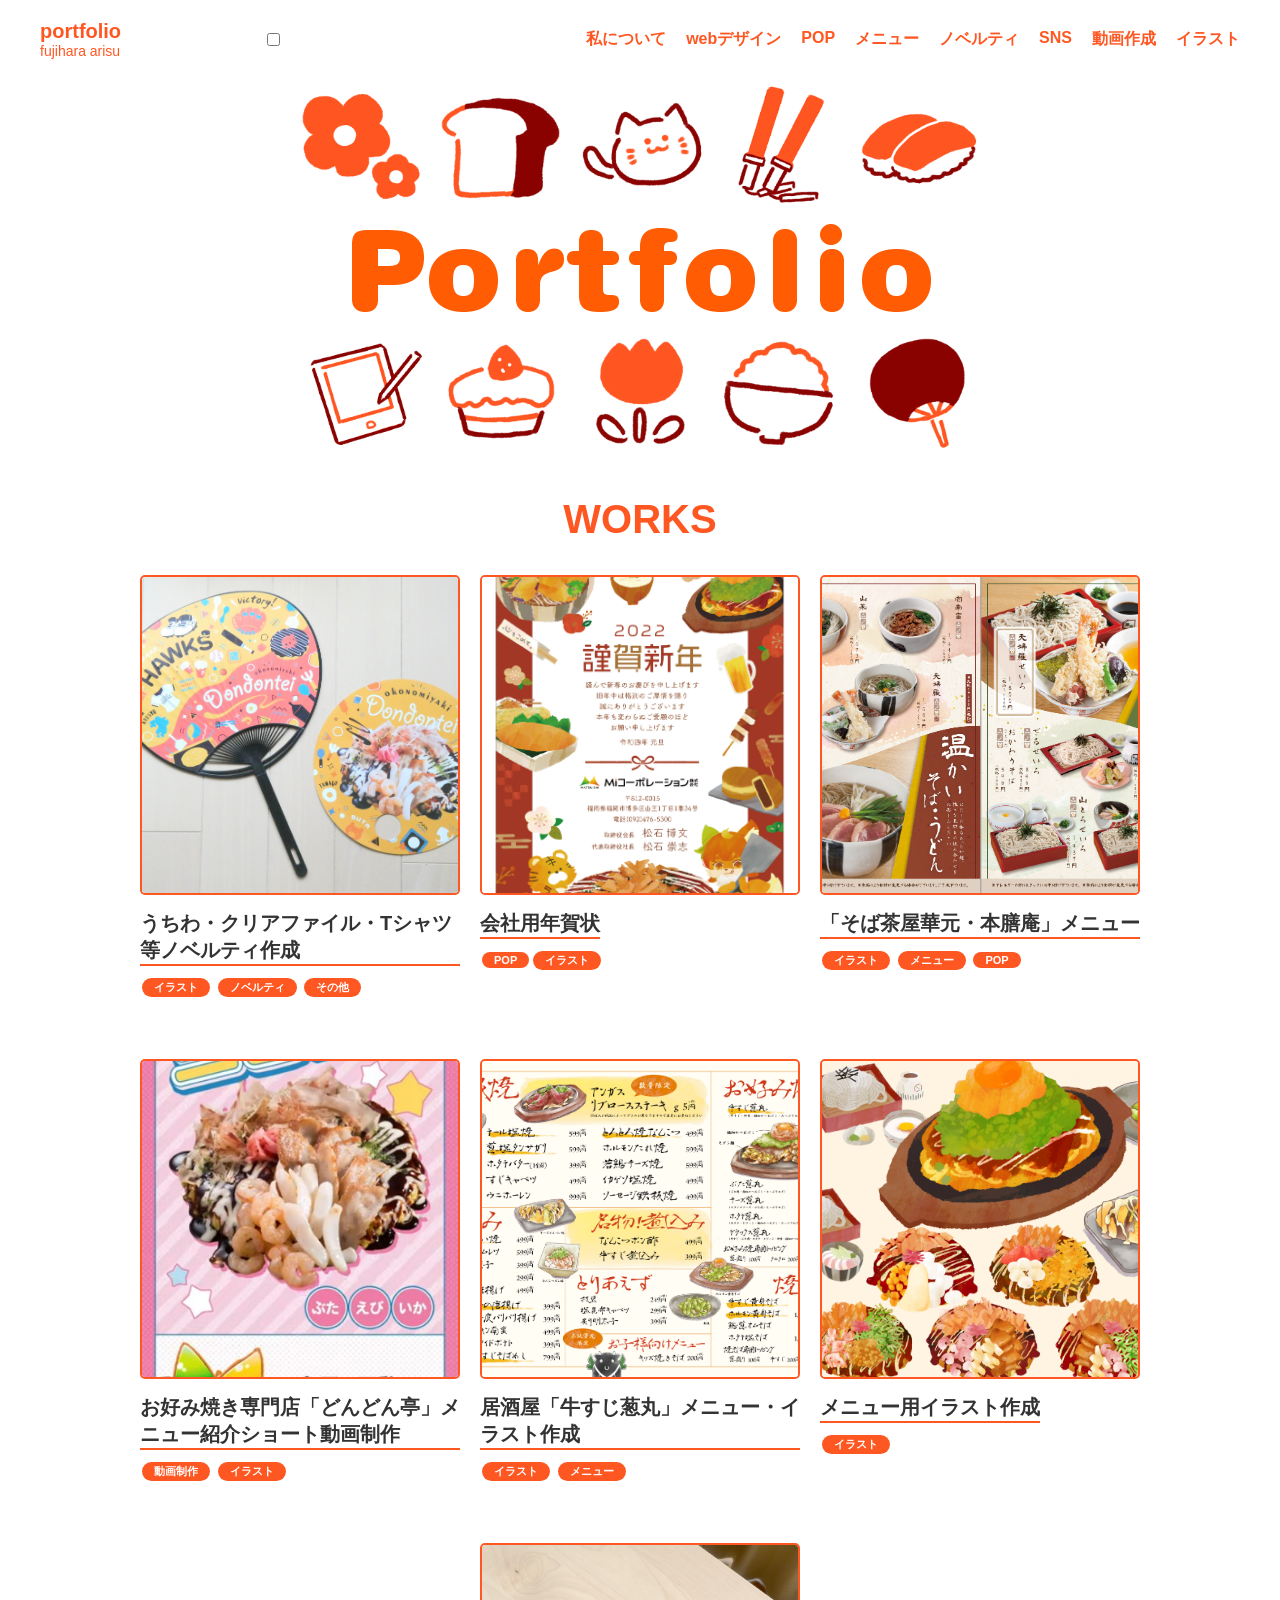
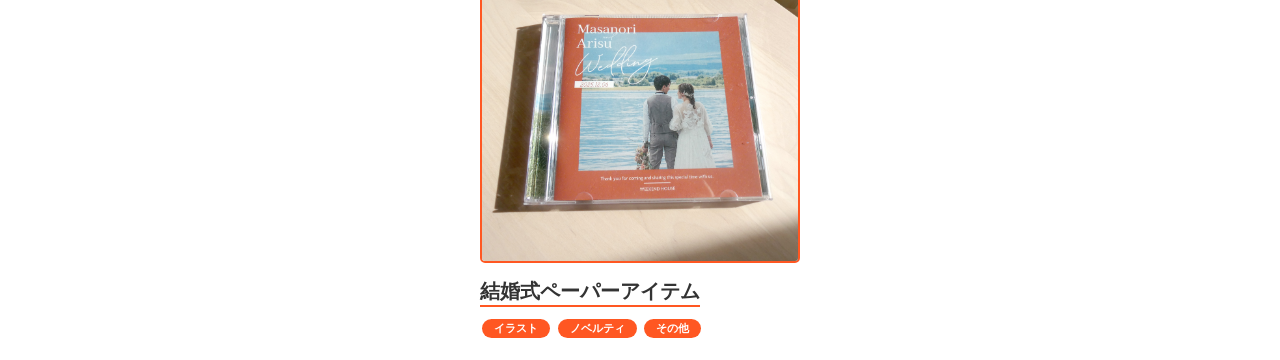
==== illustration.html @ 63752f25 "Add files via upload" ====
<!doctype html>
<html lang="ja">
<head>
    <meta charset="utf-8">
    <title>portfolio</title>
    <meta name="viewport" content="width=device-width, initial-scale=1.0">
    <link rel="stylesheet" href="style.css">
</head>

<body>
    <header>
        <div class="logo">
             <h1><a href="index.html">portfolio</a></h1>
            <p>fujihara arisu</p>
        </div>

        <input type="checkbox" id="menu-btn-check">
            <label for="menu-btn-check" class="menu-btn">
                <span></span>
            </label>
        <nav class="nav-container">

            
            <ul class="menu-content">
                <li><a href="profile.html">私について</a></li>
                <li><a href="web.html">webデザイン</a></li>
                <li><a href="pop.html">POP</a></li>
                <li><a href="menu.html">メニュー</a></li>
                <li><a href="novelty.html">ノベルティ</a></li>
                <li><a href="sns.html">SNS</a></li>
                <li><a href="video.html">動画作成</a></li>
                <li><a href="illustration.html">イラスト</a></li>
            </ul>
        </nav>
    </header>

    <main>
        <div class="main_visual">
            <div class="main_visual_illustration">
                <img src="main_visual_mini01.png" alt="メインビジュアル01">
                <img src="main_visual_mini02.png" alt="メインビジュアル02">
                <img src="main_visual_mini03.png" alt="メインビジュアル03">
                <img src="main_visual_mini04.png" alt="メインビジュアル04">
                <img src="main_visual_mini05.png" alt="メインビジュアル05">
            </div>
                    <div class="main_visual_text">
                        <img src="portfolio.png" alt="メインビジュアル">
                    </div>
            <div class="main_visual_illustration">
                <img src="main_visual_mini06.png" alt="メインビジュアル06">
                <img src="main_visual_mini07.png" alt="メインビジュアル07">
                <img src="main_visual_mini08.png" alt="メインビジュアル08">
                <img src="main_visual_mini09.png" alt="メインビジュアル09">
                <img src="main_visual_mini10.png" alt="メインビジュアル10">
            </div>
        </div>
    </main>
        <section id="works">
            <div class="inner">
                <h2 class="section-title">WORKS</h2>
                
                <div class="works-container">




                    <article class="work-card">
                        <button class="modal-open-btn" onclick="document.getElementById('modal08').showModal()">
                            <div class="work-image-wrapper">
                                <img src="nov_don_01.jpg" alt="うちわ・クリアファイル・Tシャツ等ノベルティ作成" class="work-thumb">
                            </div>
                            <div class="work-info-mini">
                                <h3 class="work-title">うちわ・クリアファイル・Tシャツ等ノベルティ作成</h3>
                                <div class="category-tags">
                                    <span class="tag">イラスト</span>
                                    <span class="tag">ノベルティ</span>
                                    <span class="tag">その他</span>
                                </div>
                            </div>
                        </button>

                        <dialog id="modal08" class="work-modal">
                            <div class="modal-content">
                                <button class="modal-close-btn" onclick="document.getElementById('modal08').close()">×</button>
                              <div class="modal-body">
                                  <div class="modal-images-group">
				<p>うちわ</p>
                                    <img src="nov_don_01.jpg" alt="詳細画像1" class="modal-main-img">
				<p>クリアファイル</p>
                                    <img src="nov_don_02.jpg" alt="詳細画像2" class="modal-main-img">
                <p>Tシャツ</p>
                                    <img src="nov_don_03.jpg" alt="詳細画像3" class="modal-main-img">
                                    </div>
                                
                                  <div class="modal-text">
                                    <h3>うちわ・クリアファイル・Tシャツ等ノベルティ作成</h3>
                                    <div class="category-tags">
                                    <span class="tag">イラスト</span>
                                    <span class="tag">その他</span>
                                    </div>
                                    <p>お好み焼き専門店「どんどん亭」のノベルティ作成。
                                        ソフトバンクホークスとコラボして店舗で配布したうちわ(左)がご好評いただき早期配布終了したため、
                                        臨時で円形うちわ(右)も作成した。<br>
                                        イラスト作成で携わったTシャツは九州各地のご当地Tシャツを多数手がける「ローカルＴシャツ」より販売中。<br>
                                        <a href="https://local-t.com/products/dondontei" class="btn-link">販売ページはこちら</a>
                                    </p>
                                  </div>
                                </div>
                            </div>
                        </dialog>
                    </article>
                    
                    <article class="work-card">
                        <button class="modal-open-btn" onclick="document.getElementById('modal01').showModal()">
                            <div class="work-image-wrapper">
                                <img src="nenga2022.jpg" alt="POP01 サムネイル" class="work-thumb">
                            </div>
                            <div class="work-info-mini">
                                <h3 class="work-title">会社用年賀状</h3>
                                <div class="category-tags">
                                    <span class="tag">POP</span><span class="tag">イラスト</span>
                                </div>
                            </div>
                        </button>

                        <dialog id="modal01" class="work-modal">
                            <div class="modal-content">
                                <button class="modal-close-btn" onclick="document.getElementById('modal01').close()">×</button>
                                <div class="modal-body">
                                    <img src="nenga2022.jpg" alt="POP01 詳細画像" class="modal-main-img">
                                    <div class="modal-text">
                                        <h3>会社用年賀状</h3>
                                        <div class="category-tags">
                                            <span class="tag">POP</span><span class="tag">イラスト</span>
                                        </div>
                                        <p>会社用の年賀状作成。<br>さまざまな業態の飲食店を運営しているので、全業態のメニューのイラストを作成して、オリジナリティあふれる年賀状を目指した。</p>
                                    </div>
                                </div>
                            </div>
                        </dialog>
                    </article>


                   
                       <article class="work-card">
                        <button class="modal-open-btn" onclick="document.getElementById('modal03').showModal()">
                            <div class="work-image-wrapper">
                                <img src="gen_grand_menu.jpg" alt="POP02 サムネイル" class="work-thumb">
                            </div>
                            <div class="work-info-mini">
                                <h3 class="work-title">「そば茶屋華元・本膳庵」メニュー</h3>
                                <div class="category-tags">
                                    <span class="tag">イラスト</span>
                                    <span class="tag">メニュー</span>
                                    <span class="tag">POP</span>
                                </div>
                            </div>
                        </button>

                        <dialog id="modal03" class="work-modal">
                            <div class="modal-content">
                                <button class="modal-close-btn" onclick="document.getElementById('modal03').close()">×</button>
                              <div class="modal-body">
                                  <div class="modal-images-group">
                                    <img src="gen_grand_menu.jpg" alt="詳細画像1" class="modal-main-img"><br>
                                    <img src="gen_grand_menu_illusut.jpg" alt="詳細画像2" class="modal-main-img">
                                    <img src="gen_grand02.jpg" alt="詳細画像3" class="modal-main-img">
                                    <img src="gen_grand04.jpg" alt="詳細画像4" class="modal-main-img">
                                    </div>
                                
                                  <div class="modal-text">
                                    <h3>「そば茶屋華元・本膳庵」メニュー</h3>
                                    <div class="category-tags">
                                      <span class="tag">イラスト</span>
                                      <span class="tag">メニュー</span>
                                    </div>
                                    <p>そば専門店「本膳庵」「華元」のメニュー作成。<br>
                                    そば屋らしい和風な雰囲気と高級感を出しつつ、写真やイラストも入れてメニューの詳細が分かりやすいようにした。</p>
                                  </div>
                                </div>
                            </div>
                        </dialog>
                    </article>
    

                                   <article class="work-card">
                        <button class="modal-open-btn" onclick="document.getElementById('modal18').showModal()">
                            <div class="work-image-wrapper">
                                <img src="movie_3syoku.jpg" alt="お好み焼き専門店「どんどん亭」メニュー紹介ショート動画制作" class="work-thumb">
                            </div>
                            <div class="work-info-mini">
                                <h3 class="work-title">お好み焼き専門店「どんどん亭」メニュー紹介ショート動画制作</h3>
                                <div class="category-tags">
                                    <span class="tag">動画制作</span>
                                    <span class="tag">イラスト</span>
                                </div>
                            </div>
                        </button>

                        <dialog id="modal18" class="work-modal">
                            <div class="modal-content">
                                <button class="modal-close-btn" onclick="document.getElementById('modal18').close()">×</button>
                              <div class="modal-body">
                                  <div class="modal-images-group">
                                    <p>お好み焼き紹介動画「三色玉」</p>
                                    <iframe width="315" height="560"
  src="https://www.youtube.com/embed/ropQRhk3FPE"
  title="YouTube Shorts"
  frameborder="0"
  allow="accelerometer; autoplay; clipboard-write; encrypted-media; gyroscope; picture-in-picture"
  allowfullscreen>
</iframe>
                                    </div>
                                
                                  <div class="modal-text">
                                    <h3>お好み焼き専門店「どんどん亭」メニュー紹介ショート動画制作</h3>
                                    <div class="category-tags">
                                      <span class="tag">動画制作</span>
                                      <span class="tag">イラスト</span>
                                    </div>
                                    <p>「お好み焼き総選挙」という企画を行った際に全21種類のお好み焼きを紹介するショート動画を作成した。<br>
                                        コーポレートキャラクターがそれぞれのお好み焼きの良さをアピールする内容になっている。<br>
                                       <a href="https://www.youtube.com/@dondontei_pr/shorts" class="btn-link">すべての動画はこちら</a><br>
                                    </p>
                                  </div>
                                </div>
                            </div>
                        </dialog>
                    </article> 
                    
                    <article class="work-card">
                        <button class="modal-open-btn" onclick="document.getElementById('modal20').showModal()">
                            <div class="work-image-wrapper">
                                <img src="negi_menu.png" alt="メニュー用イラスト作成" class="work-thumb">
                            </div>
                            <div class="work-info-mini">
                                <h3 class="work-title">居酒屋「牛すじ葱丸」メニュー・イラスト作成</h3>
                                <div class="category-tags">
                                    <span class="tag">イラスト</span>
                                    <span class="tag">メニュー</span>
                                </div>
                            </div>
                        </button>

                        <dialog id="modal20" class="work-modal">
                            <div class="modal-content">
                                <button class="modal-close-btn" onclick="document.getElementById('modal20').close()">×</button>
                              <div class="modal-body">
                                  <div class="modal-images-group">
                                    <p>居酒屋「牛すじ葱丸」メニュー・イラスト作成</p>
                                    <img src="negi_menu.png" alt="メニュー用イラスト" class="modal-main-img">
                                    <img src="negi_ill_01.jpg" alt="メニュー用イラスト" class="modal-main-img">
                                    <img src="negi_ill_02.jpg" alt="メニュー用イラスト" class="modal-main-img">
                                    <img src="negi_ill_03.jpg" alt="メニュー用イラスト" class="modal-main-img">
                                    <img src="negi_ill_04.jpg" alt="メニュー用イラスト" class="modal-main-img">
                                  </div>
                                  <div class="modal-text">
                                    <h3>居酒屋「牛すじ葱丸」メニュー・イラスト作成</h3>
                                    <div class="category-tags">
                                      <span class="tag">イラスト</span>
                                      <span class="tag">メニュー</span>
                                    </div>
                                    <p>メニューに使用したり店舗に貼るためのPOP用イラストを作成した。<br>
                                    メニューの魅力を引き出すことを目指した。<br>
                                    </p>
                                  </div>
                                </div>
                            </div>
                        </dialog>
                    </article>      


                     <article class="work-card">
                        <button class="modal-open-btn" onclick="document.getElementById('modal19').showModal()">
                            <div class="work-image-wrapper">
                                <img src="hedar.jpg" alt="メニュー用イラスト作成" class="work-thumb">
                            </div>
                            <div class="work-info-mini">
                                <h3 class="work-title">メニュー用イラスト作成</h3>
                                <div class="category-tags">
                                    <span class="tag">イラスト</span>
                                </div>
                            </div>
                        </button>

                        <dialog id="modal19" class="work-modal">
                            <div class="modal-content">
                                <button class="modal-close-btn" onclick="document.getElementById('modal19').close()">×</button>
                              <div class="modal-body">
                                  <div class="modal-images-group">
                                    <p>メニュー用イラスト作成</p>
                                    <img src="hedar.jpg" alt="メニュー用イラスト" class="modal-main-img">
                                    <img src="illu_oko.jpg" alt="メニュー用イラスト" class="modal-main-img">
                                    <img src="illu_soba_2.jpg" alt="メニュー用イラスト" class="modal-main-img">
                                  </div>
                                  <div class="modal-text">
                                    <h3>メニュー用イラスト作成</h3>
                                    <div class="category-tags">
                                      <span class="tag">イラスト</span>
                                    </div>
                                    <p>メニューに使用したりSNSに投稿するためのイラストを作成した。<br>
                                    メニューの魅力を引き出すことを目指した。<br>
                                    </p>
                                  </div>
                                </div>
                            </div>
                        </dialog>
                    </article>      

                          <article class="work-card">
                        <button class="modal-open-btn" onclick="document.getElementById('modal07').showModal()">
                            <div class="work-image-wrapper">
                                <img src="nov_jyake01.jpg" alt="結婚式ペーパーアイテム" class="work-thumb">
                            </div>
                            <div class="work-info-mini">
                                <h3 class="work-title">結婚式ペーパーアイテム</h3>
                                <div class="category-tags">
                                    <span class="tag">イラスト</span>
                                    <span class="tag">ノベルティ</span>
                                    <span class="tag">その他</span>
                                </div>
                            </div>
                        </button>

                        <dialog id="modal07" class="work-modal">
                            <div class="modal-content">
                                <button class="modal-close-btn" onclick="document.getElementById('modal07').close()">×</button>
                              <div class="modal-body">
                                  <div class="modal-images-group">
				<p>CD風プロフィールブック</p>
                                    <img src="nov_jyake01.jpg" alt="詳細画像1" class="modal-main-img">
                                    <img src="nov_jyake02.jpg" alt="詳細画像2" class="modal-main-img">

                                    <img src="nov_cd_naka02.jpg" alt="詳細画像2" class="modal-main-img">
                                    				<p>個別イラスト入り席札</p>
                                    <img src="nov_es.jpg" alt="詳細画像2" class="modal-main-img">
                                    				<p>チケット風エスコートカード</p>
                                    <img src="nov_ticket.jpg" alt="詳細画像2" class="modal-main-img">
                                    </div>
                                
                                  <div class="modal-text">
                                    <h3>結婚式ペーパーアイテム</h3>
                                    <div class="category-tags">
                                        <span class="tag">イラスト</span>
                                        <span class="tag">ノベルティ</span>
                                        <span class="tag">その他</span>
                                    </div>
                                    <p>自身の結婚式のペーパーアイテムを作成。<br>
                                        お互いアイドルが好きなのでコンサート風のコンセプトにして、プロフィールブックはCD風、<br>
                                        席札はゲストそれぞれの好きなもののイラストを用いた音楽サブスク風、エスコートカードはチケット風にした。<br>
                                    </p>
                                  </div>
                                </div>
                            </div>
                        </dialog>
                    </article>
                    
  
                    
  
<script>
        // 背景クリックでモーダルを閉じるJavaScript
        document.querySelectorAll('.work-modal').forEach(modal => {
            modal.addEventListener('click', (e) => {
                // クリックされた位置がモーダルの外側（背景）だったら閉じる
                if (e.target === modal) {
                    modal.close();
                }
            });
        });
    </script>
</body>
</html>
---- style.css ----
@charset "utf-8";

/* =========================================
   1. 基本設定と共通アニメーション
   ========================================= */
body {
    margin: 0;
    padding: 0;
    /* フォントを統一 */
    font-family: "Helvetica Neue", Arial, "Hiragino Kaku Gothic ProN", "Hiragino Sans", Meiryo, sans-serif;
    color: #ff5722; /* サイトの基本オレンジ色 */
    animation: fadeInUp 1.2s ease-out;
}

a {
color:#ff5722;
text-decoration:underline;
}

a:hover {
color:#FFA500;
text-decoration:underline;
}

a:visited {
color:#FFA500;
text-decoration:underline;
}

@keyframes fadeInUp {
    from { opacity: 0; transform: translateY(20px); }
    to { opacity: 1; transform: translateY(0); }
}

/* スクロールフェード用 */
.js-fade {
    opacity: 0;
    transform: translateY(30px);
    transition: opacity 1.0s ease-out, transform 1.0s ease-out;
}
.js-fade.is-visible {
    opacity: 1;
    transform: translateY(0);
}

/* =========================================
   2. ヘッダー・ナビゲーション
   ========================================= */
header {
    display: flex;
    justify-content: space-between;
    align-items: center;
    padding: 20px 40px;
    position: relative;
    z-index: 1000;
}

.logo h1{
    padding: 0;
    margin: 0;
    font-size: 20px;
}

.logo h1 a { 
    color: inherit; 
    text-decoration: none;
}
.logo p { 
    margin: 0;
    padding: 0;
    font-size: 14px; 
}

.menu-content {
    display: flex;
    list-style: none;
    margin: 0;
    padding: 0;
}

.menu-content li a {
    text-decoration: none;
    color: #ff5722;
    margin-left: 20px;
    font-weight: bold;
}

.main_visual {
    width: 715px;
    margin: 0 auto;
    display: flex;
    flex-direction: column;
    gap: 0 10px;
}

.main_visual_illustration{
    height: auto;
    display: block;
    margin: 0 auto;
}

.main_visual_illustration img{
    width: 135px;
}

.main_visual_text{
     margin: 0 auto;
}

.section-title {
    text-align: center;
    font-size: 40px;

}

.works-container {
    display: flex;
    flex-wrap: wrap;
    gap: 40px 20px;
    justify-content: center;
    max-width: 1000px;
    margin: 0 auto;
    padding: 0 20px;
}

.work-card {
    width: calc((100% - 40px) / 3); 
    min-width: 280px;
    margin-bottom: 20px;
}

.modal-open-btn {
    background: none;
    border: none;
    padding: 0;
    cursor: pointer;
    width: 100%;
    text-align: left;
    font-family: inherit;
}

.work-image-wrapper {
    width: 100%;
    aspect-ratio: 1 / 1;
    margin-bottom: 15px;
    overflow: hidden;
    border-radius: 5px;
   border: 2px solid #ff5722; 
  box-sizing: border-box;
}

.work-thumb {
    width: 100%;
    height: 100%;
    object-fit: cover;
    transition: transform 0.3s ease;
}

.modal-open-btn:hover .work-thumb {
    transform: scale(1.05);
}

.work-title {
    font-size: 20px;
    color: #333;
    margin: 0;
    font-weight: bold;
    display: inline-block;
    border-bottom: 2px solid #ff5722; 
}

.category-tags {
    display: flex;
    gap: 5px;
    margin-top: 10px;
}

.tag {
    background-color: #ff5722; 
    color: #fff;
    padding: 2px 12px;
    border-radius: 15px;
    font-size: 11px;
    font-weight: bold;
    display: inline-block;
}

/* =========================================
   4. ポップアップ（モーダル）
   ========================================= */
.work-modal {
    border: none;
    border-radius: 10px;
    padding: 0;
    max-width: 800px;
    width: 90%;
    box-shadow: 0 10px 25px rgba(0,0,0,0.2);
    height: auto;
    max-height: 85vh;
    overflow-y: auto;
}

.work-modal::backdrop {
    background: rgba(0, 0, 0, 0.7);
}

.modal-content {
    position: relative;
    padding: 40px;
    height: auto;
    box-sizing: border-box;
}

.modal-close-btn {
    position: absolute;
    top: 15px;
    right: 20px;
    background: none;
    border: none;
    font-size: 30px;
    color: #999;
    cursor: pointer;
    z-index: 10;
}

.modal-body {
 display: flex !important;
  flex-direction: column-reverse !important;
 height: auto;
  gap: 20px;
  
}

.modal-body.video-modal {
    display: block;
}


.modal-main-img {
    height: auto;
    border-radius: 5px;
}

.modal-text {
    color: #333;
     height: auto;
   overflow-y: hidden;
}

.modal-text h3 { 
    margin: 0 0 10px 0; font-size: 24px; 
}
.modal-text p { 
    line-height: 1.6; 
}


.modal-images-group {
  display: flex;
  flex-direction: column; 
  padding-right: 15px; 
 box-sizing: border-box;
 height: auto;
}



.modal-images-group p {
 text-align: left;
margin: 0 0 8px 0;
}

.modal-images-group .modal-main-img {
  width: 100%; 
  height: auto;
  border-radius: 5px;
  margin-bottom: 24px;
}

.modal-images-group instagram-group {
    display: block;
}

.profile_title{
    text-align: center;
    font-size: 2em;
}

.profile_yomi{
    text-align: center;
    font-size: 1.2em;
    padding: 2%;    
}
.profile_text{
font-size: 1em;
text-align: center;
padding-bottom: 5%;
}

/* =========================================
   5. スマホ対応
   ========================================= */
@media screen and (max-width: 768px) {
    /* ハンバーガーメニュー */
    .menu-btn 
    { 
        display: flex; 
        z-index: 9999; 
        cursor: pointer; 
        position: absolute; 
        right: 35px;
        top: 30px;
        width: 30px; 
        height: 30px; 
    }
    .menu-btn span, .menu-btn span:before, .menu-btn span:after 
    {
        content: ''; 
        display: block; 
        height: 2px; 
        width: 25px;
        background-color: #ff5722; 
        position: absolute;
    }
    .menu-btn span:before { 
        bottom: 8px; 
    }
    .menu-btn span:after { 
        top: 8px; 
    }

    .menu-content {
        position: fixed;
        top: 0; 
        left: 100%; 
        width: 100%; 
        height: 100vh;
        background: rgba(255,255,255,0.95); 
        display: flex;
        flex-direction: column; 
        justify-content: center; 
        align-items: center; 
        transition: left 0.5s ease;
        gap: 30px;
        padding-top: 0;
    }
    #menu-btn-check:checked ~ .nav-container .menu-content { 
        left: 0; 
    }

    #menu-btn-check {
    display: none;
}


.main_visual {
    width: 500px;
    margin: 0 auto;
    gap: 0 10px;
}


.main_visual_illustration img{
    width: 80px;
}

.main_visual_text img{
     max-width: 100%;
     height: auto;
     display: block;
     margin: 0 auto;
}

    /* WORKSの折り返し */
    .work-card {
        width: calc((100% - 10px) / 2); 
        min-width: 140px;
        margin-bottom: 20px;}

    .works-container {
    gap: 10px;
    padding: 10px;
}

    /* =========================================
       ★ここからモーダルのスマホスクロール用修正
       ========================================= */
    
    /* モーダルの外枠：高さを固定せず、はみ出したら全体をスクロールできるようにする */
    .work-modal {
        height: auto;
        max-height: 90vh; /* 画面に収まるサイズ（お好みで100vhにしてもOK） */
        overflow-y: auto;  /* モーダル全体の縦スクロールを許可 */
    }

    /* モーダルの内側：高さの固定を解除 */
    .modal-content {
        height: auto;
        padding: 40px 20px 20px 20px; /* スマホ用に余白を少し調整 */
    }

    /* レイアウト：縦並び（文章が上、画像が下）にし、高さを自動にする */
    .modal-body { 
        flex-direction: column-reverse;
        height: auto;
        gap: 20px;
    }

    /* 文字エリア：固定やスクロールを一切無くし、100%表示 */
    .modal-text {
        width: 100%; 
        height: auto;
        overflow: visible; /* 文字の固定を解除 */
    }

    /* 画像グループ：固定や個別スクロールを完全に解除して縦に伸ばす */
    .modal-images-group {
        width: 100%; 
        height: auto;
        overflow: visible; /* 画像エリア単体でのスクロールを解除 */
        padding-right: 0;  /* スクロールバー用の余白を無くす */
    }

    /* 画像自体のサイズ指定 */
    .modal-main-img { 
        width: 100%; 
    }
}

@media screen and (max-width: 428px) {

    .main_visual {
    width: 350px;
    gap: 0 10px;
}


.main_visual_illustration img{
    width: 60px;
}

    

    .works-container {
    padding: 5px;
}
_}

.category-tags{
    display: block;
}

.tag{
    margin: 2px;
}
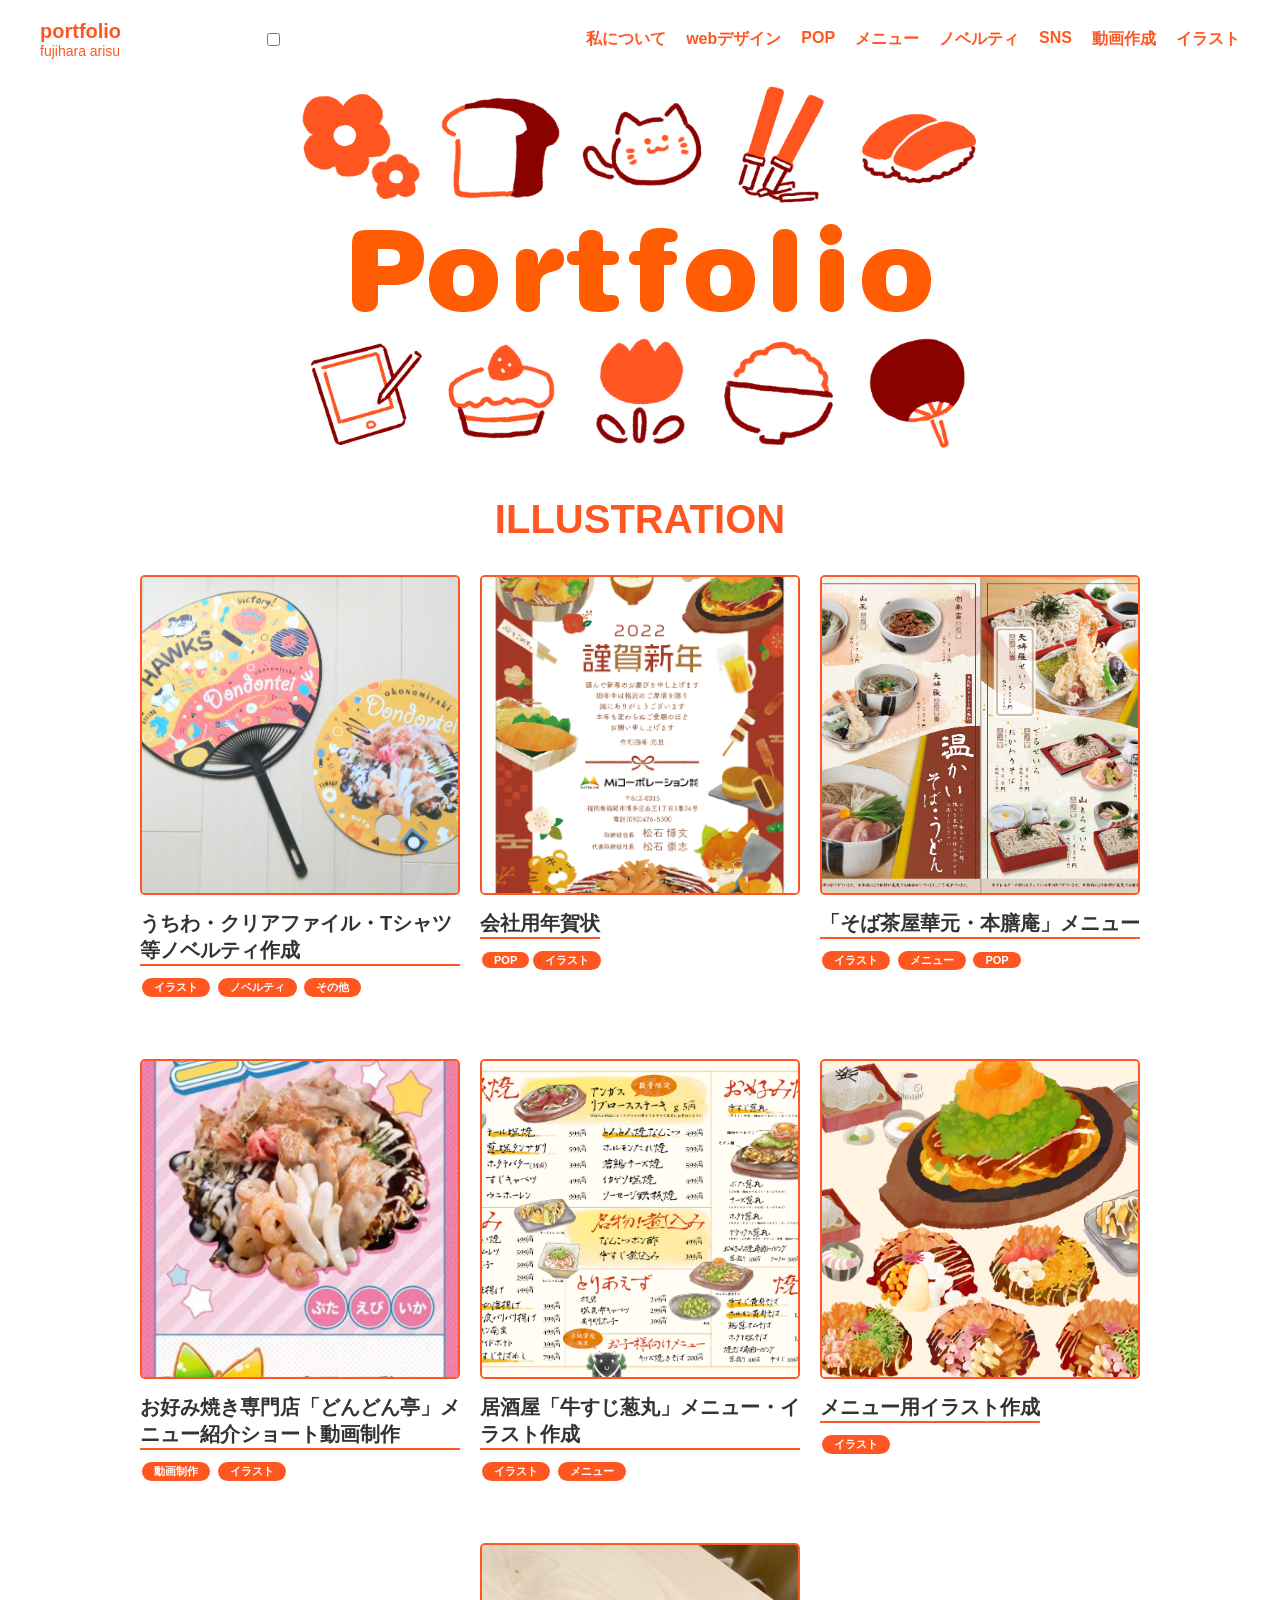
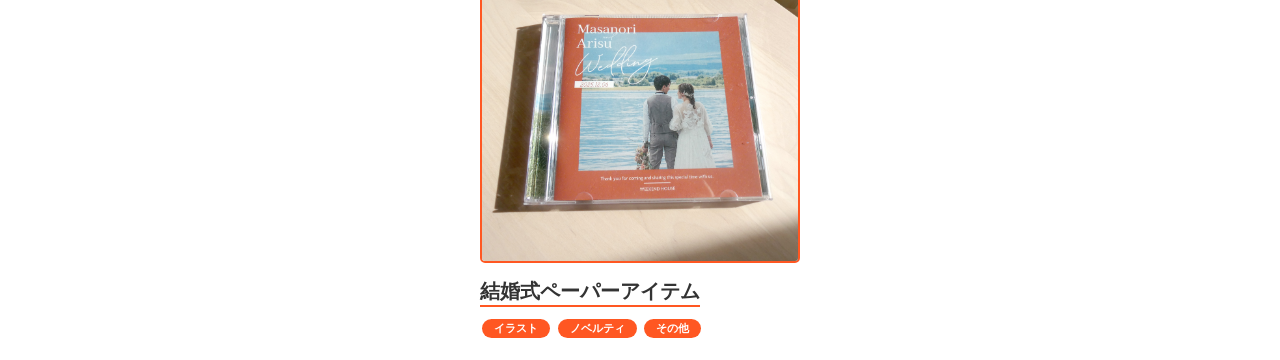
==== commit 28bc4e0f: "Add files via upload" ====
--- a/illustration.html
+++ b/illustration.html
@@ -57,7 +57,7 @@
     </main>
         <section id="works">
             <div class="inner">
-                <h2 class="section-title">WORKS</h2>
+                <h2 class="section-title">ILLUSTRATION</h2>
                 
                 <div class="works-container">
 
